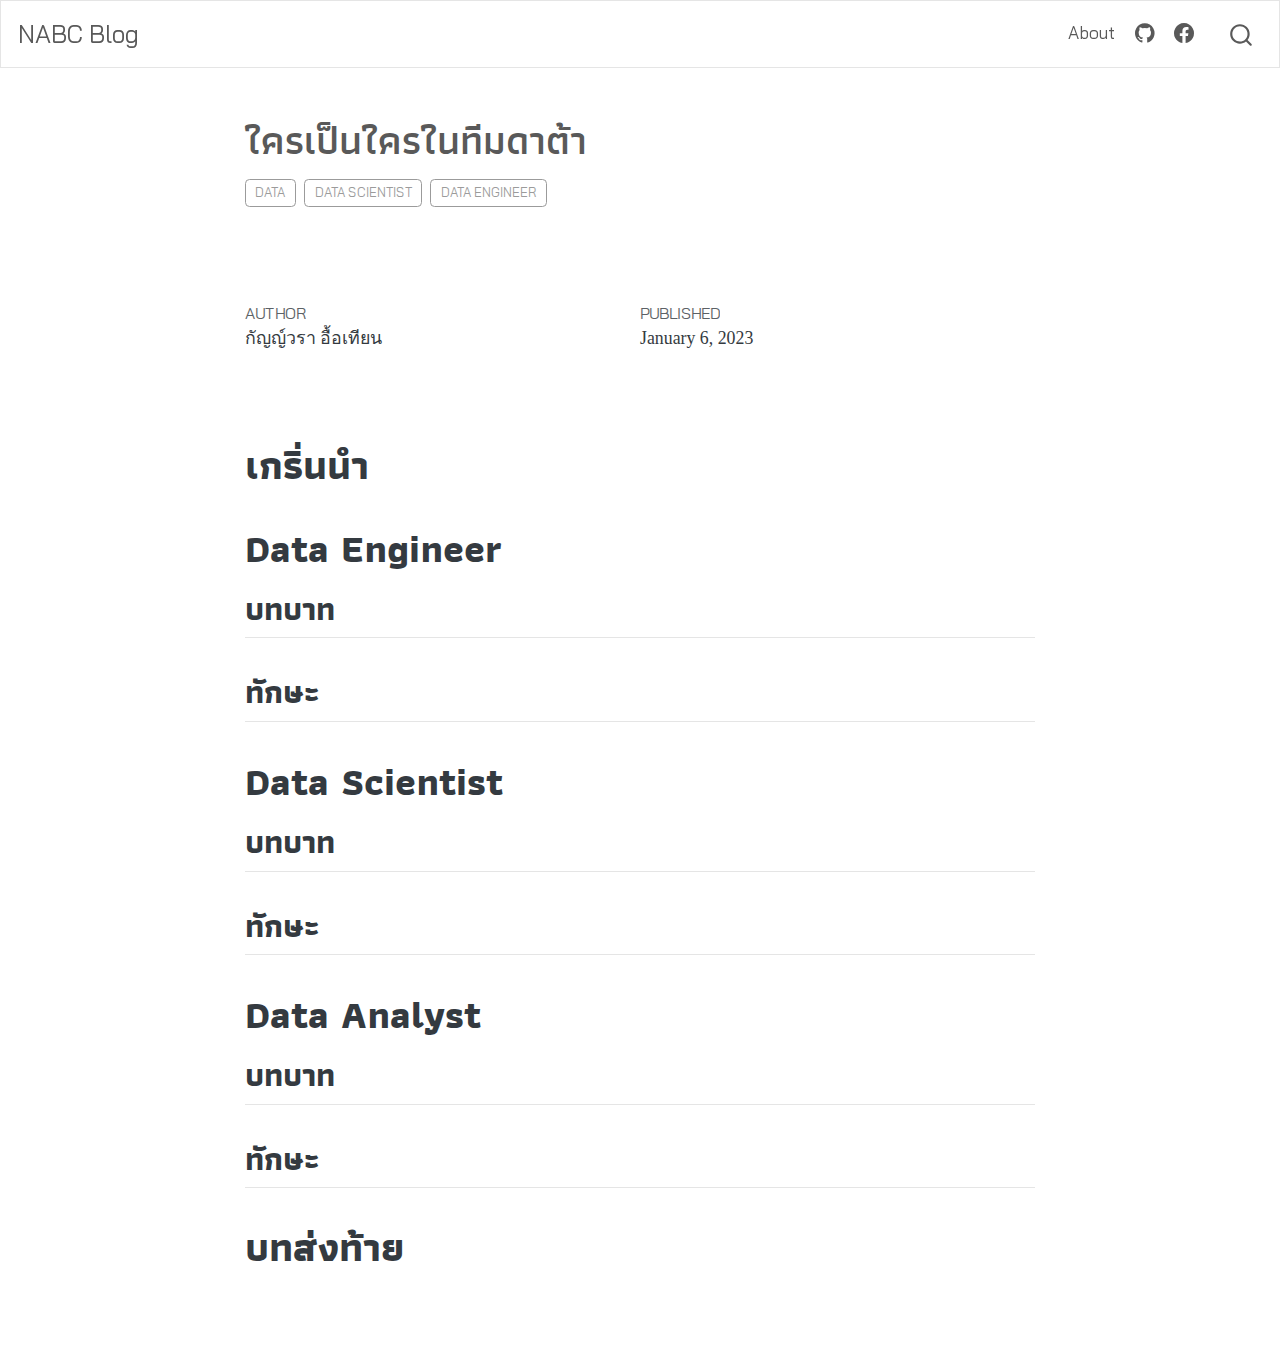
==== docs/posts/data-team/index.html @ 6abaad4a "init blog" ====
<!DOCTYPE html>
<html xmlns="http://www.w3.org/1999/xhtml" lang="en" xml:lang="en"><head>

<meta charset="utf-8">
<meta name="generator" content="quarto-1.2.253">

<meta name="viewport" content="width=device-width, initial-scale=1.0, user-scalable=yes">

<meta name="author" content="กัญญ์วรา อื้อเทียน">
<meta name="dcterms.date" content="2023-01-06">

<title>NABC Blog - ใครเป็นใครในทีมดาต้า</title>
<style>
code{white-space: pre-wrap;}
span.smallcaps{font-variant: small-caps;}
div.columns{display: flex; gap: min(4vw, 1.5em);}
div.column{flex: auto; overflow-x: auto;}
div.hanging-indent{margin-left: 1.5em; text-indent: -1.5em;}
ul.task-list{list-style: none;}
ul.task-list li input[type="checkbox"] {
  width: 0.8em;
  margin: 0 0.8em 0.2em -1.6em;
  vertical-align: middle;
}
</style>


<script src="../../site_libs/quarto-nav/quarto-nav.js"></script>
<script src="../../site_libs/quarto-nav/headroom.min.js"></script>
<script src="../../site_libs/clipboard/clipboard.min.js"></script>
<script src="../../site_libs/quarto-search/autocomplete.umd.js"></script>
<script src="../../site_libs/quarto-search/fuse.min.js"></script>
<script src="../../site_libs/quarto-search/quarto-search.js"></script>
<meta name="quarto:offset" content="../../">
<link href="../../logo.png" rel="icon" type="image/png">
<script src="../../site_libs/quarto-html/quarto.js"></script>
<script src="../../site_libs/quarto-html/popper.min.js"></script>
<script src="../../site_libs/quarto-html/tippy.umd.min.js"></script>
<script src="../../site_libs/quarto-html/anchor.min.js"></script>
<link href="../../site_libs/quarto-html/tippy.css" rel="stylesheet">
<link href="../../site_libs/quarto-html/quarto-syntax-highlighting.css" rel="stylesheet" id="quarto-text-highlighting-styles">
<script src="../../site_libs/bootstrap/bootstrap.min.js"></script>
<link href="../../site_libs/bootstrap/bootstrap-icons.css" rel="stylesheet">
<link href="../../site_libs/bootstrap/bootstrap.min.css" rel="stylesheet" id="quarto-bootstrap" data-mode="light">
<script id="quarto-search-options" type="application/json">{
  "location": "navbar",
  "copy-button": false,
  "collapse-after": 3,
  "panel-placement": "end",
  "type": "overlay",
  "limit": 20,
  "language": {
    "search-no-results-text": "No results",
    "search-matching-documents-text": "matching documents",
    "search-copy-link-title": "Copy link to search",
    "search-hide-matches-text": "Hide additional matches",
    "search-more-match-text": "more match in this document",
    "search-more-matches-text": "more matches in this document",
    "search-clear-button-title": "Clear",
    "search-detached-cancel-button-title": "Cancel",
    "search-submit-button-title": "Submit"
  }
}</script>


<link rel="stylesheet" href="../../styles.css">
</head>

<body class="nav-fixed fullcontent">

<div id="quarto-search-results"></div>
  <header id="quarto-header" class="headroom fixed-top">
    <nav class="navbar navbar-expand-lg navbar-dark ">
      <div class="navbar-container container-fluid">
      <div class="navbar-brand-container">
    <a class="navbar-brand" href="../../index.html">
    <span class="navbar-title">NABC Blog</span>
    </a>
  </div>
          <button class="navbar-toggler" type="button" data-bs-toggle="collapse" data-bs-target="#navbarCollapse" aria-controls="navbarCollapse" aria-expanded="false" aria-label="Toggle navigation" onclick="if (window.quartoToggleHeadroom) { window.quartoToggleHeadroom(); }">
  <span class="navbar-toggler-icon"></span>
</button>
          <div class="collapse navbar-collapse" id="navbarCollapse">
            <ul class="navbar-nav navbar-nav-scroll ms-auto">
  <li class="nav-item">
    <a class="nav-link" href="../../about.html">
 <span class="menu-text">About</span></a>
  </li>  
  <li class="nav-item compact">
    <a class="nav-link" href="https://github.com/nabc-oae"><i class="bi bi-github" role="img">
</i> 
 <span class="menu-text"></span></a>
  </li>  
  <li class="nav-item compact">
    <a class="nav-link" href="https://www.facebook.com/people/NABC/100067972037128"><i class="bi bi-facebook" role="img">
</i> 
 <span class="menu-text"></span></a>
  </li>  
</ul>
              <div id="quarto-search" class="" title="Search"></div>
          </div> <!-- /navcollapse -->
      </div> <!-- /container-fluid -->
    </nav>
</header>
<!-- content -->
<header id="title-block-header" class="quarto-title-block default page-columns page-full">
  <div class="quarto-title-banner page-columns page-full">
    <div class="quarto-title column-body">
      <h1 class="title">ใครเป็นใครในทีมดาต้า</h1>
                                <div class="quarto-categories">
                <div class="quarto-category">data</div>
                <div class="quarto-category">data scientist</div>
                <div class="quarto-category">data engineer</div>
              </div>
                  </div>
  </div>
    
  
  <div class="quarto-title-meta">

      <div>
      <div class="quarto-title-meta-heading">Author</div>
      <div class="quarto-title-meta-contents">
               <p>กัญญ์วรา อื้อเทียน </p>
            </div>
    </div>
      
      <div>
      <div class="quarto-title-meta-heading">Published</div>
      <div class="quarto-title-meta-contents">
        <p class="date">January 6, 2023</p>
      </div>
    </div>
    
      
    </div>
    
  
  </header><div id="quarto-content" class="quarto-container page-columns page-rows-contents page-layout-article page-navbar">
<!-- sidebar -->
<!-- margin-sidebar -->
    
<!-- main -->
<main class="content quarto-banner-title-block" id="quarto-document-content">




<section id="เกรนนำ" class="level1">
<h1>เกริ่นนำ</h1>
</section>
<section id="data-engineer" class="level1">
<h1>Data Engineer</h1>
<section id="บทบาท" class="level2">
<h2 class="anchored" data-anchor-id="บทบาท">บทบาท</h2>
</section>
<section id="ทกษะ" class="level2">
<h2 class="anchored" data-anchor-id="ทกษะ">ทักษะ</h2>
</section>
</section>
<section id="data-scientist" class="level1">
<h1>Data Scientist</h1>
<section id="บทบาท-1" class="level2">
<h2 class="anchored" data-anchor-id="บทบาท-1">บทบาท</h2>
</section>
<section id="ทกษะ-1" class="level2">
<h2 class="anchored" data-anchor-id="ทกษะ-1">ทักษะ</h2>
</section>
</section>
<section id="data-analyst" class="level1">
<h1>Data Analyst</h1>
<section id="บทบาท-2" class="level2">
<h2 class="anchored" data-anchor-id="บทบาท-2">บทบาท</h2>
</section>
<section id="ทกษะ-2" class="level2">
<h2 class="anchored" data-anchor-id="ทกษะ-2">ทักษะ</h2>
</section>
</section>
<section id="บทสงทาย" class="level1">
<h1>บทส่งท้าย</h1>


</section>

</main> <!-- /main -->
<script id="quarto-html-after-body" type="application/javascript">
window.document.addEventListener("DOMContentLoaded", function (event) {
  const toggleBodyColorMode = (bsSheetEl) => {
    const mode = bsSheetEl.getAttribute("data-mode");
    const bodyEl = window.document.querySelector("body");
    if (mode === "dark") {
      bodyEl.classList.add("quarto-dark");
      bodyEl.classList.remove("quarto-light");
    } else {
      bodyEl.classList.add("quarto-light");
      bodyEl.classList.remove("quarto-dark");
    }
  }
  const toggleBodyColorPrimary = () => {
    const bsSheetEl = window.document.querySelector("link#quarto-bootstrap");
    if (bsSheetEl) {
      toggleBodyColorMode(bsSheetEl);
    }
  }
  toggleBodyColorPrimary();  
  const icon = "";
  const anchorJS = new window.AnchorJS();
  anchorJS.options = {
    placement: 'right',
    icon: icon
  };
  anchorJS.add('.anchored');
  const clipboard = new window.ClipboardJS('.code-copy-button', {
    target: function(trigger) {
      return trigger.previousElementSibling;
    }
  });
  clipboard.on('success', function(e) {
    // button target
    const button = e.trigger;
    // don't keep focus
    button.blur();
    // flash "checked"
    button.classList.add('code-copy-button-checked');
    var currentTitle = button.getAttribute("title");
    button.setAttribute("title", "Copied!");
    let tooltip;
    if (window.bootstrap) {
      button.setAttribute("data-bs-toggle", "tooltip");
      button.setAttribute("data-bs-placement", "left");
      button.setAttribute("data-bs-title", "Copied!");
      tooltip = new bootstrap.Tooltip(button, 
        { trigger: "manual", 
          customClass: "code-copy-button-tooltip",
          offset: [0, -8]});
      tooltip.show();    
    }
    setTimeout(function() {
      if (tooltip) {
        tooltip.hide();
        button.removeAttribute("data-bs-title");
        button.removeAttribute("data-bs-toggle");
        button.removeAttribute("data-bs-placement");
      }
      button.setAttribute("title", currentTitle);
      button.classList.remove('code-copy-button-checked');
    }, 1000);
    // clear code selection
    e.clearSelection();
  });
  function tippyHover(el, contentFn) {
    const config = {
      allowHTML: true,
      content: contentFn,
      maxWidth: 500,
      delay: 100,
      arrow: false,
      appendTo: function(el) {
          return el.parentElement;
      },
      interactive: true,
      interactiveBorder: 10,
      theme: 'quarto',
      placement: 'bottom-start'
    };
    window.tippy(el, config); 
  }
  const noterefs = window.document.querySelectorAll('a[role="doc-noteref"]');
  for (var i=0; i<noterefs.length; i++) {
    const ref = noterefs[i];
    tippyHover(ref, function() {
      // use id or data attribute instead here
      let href = ref.getAttribute('data-footnote-href') || ref.getAttribute('href');
      try { href = new URL(href).hash; } catch {}
      const id = href.replace(/^#\/?/, "");
      const note = window.document.getElementById(id);
      return note.innerHTML;
    });
  }
  const findCites = (el) => {
    const parentEl = el.parentElement;
    if (parentEl) {
      const cites = parentEl.dataset.cites;
      if (cites) {
        return {
          el,
          cites: cites.split(' ')
        };
      } else {
        return findCites(el.parentElement)
      }
    } else {
      return undefined;
    }
  };
  var bibliorefs = window.document.querySelectorAll('a[role="doc-biblioref"]');
  for (var i=0; i<bibliorefs.length; i++) {
    const ref = bibliorefs[i];
    const citeInfo = findCites(ref);
    if (citeInfo) {
      tippyHover(citeInfo.el, function() {
        var popup = window.document.createElement('div');
        citeInfo.cites.forEach(function(cite) {
          var citeDiv = window.document.createElement('div');
          citeDiv.classList.add('hanging-indent');
          citeDiv.classList.add('csl-entry');
          var biblioDiv = window.document.getElementById('ref-' + cite);
          if (biblioDiv) {
            citeDiv.innerHTML = biblioDiv.innerHTML;
          }
          popup.appendChild(citeDiv);
        });
        return popup.innerHTML;
      });
    }
  }
});
</script>
</div> <!-- /content -->



</body></html>
---- docs/site_libs/quarto-html/tippy.css ----
.tippy-box[data-animation=fade][data-state=hidden]{opacity:0}[data-tippy-root]{max-width:calc(100vw - 10px)}.tippy-box{position:relative;background-color:#333;color:#fff;border-radius:4px;font-size:14px;line-height:1.4;white-space:normal;outline:0;transition-property:transform,visibility,opacity}.tippy-box[data-placement^=top]>.tippy-arrow{bottom:0}.tippy-box[data-placement^=top]>.tippy-arrow:before{bottom:-7px;left:0;border-width:8px 8px 0;border-top-color:initial;transform-origin:center top}.tippy-box[data-placement^=bottom]>.tippy-arrow{top:0}.tippy-box[data-placement^=bottom]>.tippy-arrow:before{top:-7px;left:0;border-width:0 8px 8px;border-bottom-color:initial;transform-origin:center bottom}.tippy-box[data-placement^=left]>.tippy-arrow{right:0}.tippy-box[data-placement^=left]>.tippy-arrow:before{border-width:8px 0 8px 8px;border-left-color:initial;right:-7px;transform-origin:center left}.tippy-box[data-placement^=right]>.tippy-arrow{left:0}.tippy-box[data-placement^=right]>.tippy-arrow:before{left:-7px;border-width:8px 8px 8px 0;border-right-color:initial;transform-origin:center right}.tippy-box[data-inertia][data-state=visible]{transition-timing-function:cubic-bezier(.54,1.5,.38,1.11)}.tippy-arrow{width:16px;height:16px;color:#333}.tippy-arrow:before{content:"";position:absolute;border-color:transparent;border-style:solid}.tippy-content{position:relative;padding:5px 9px;z-index:1}
---- docs/site_libs/quarto-html/quarto-syntax-highlighting.css ----
/* quarto syntax highlight colors */
:root {
  --quarto-hl-ot-color: #003B4F;
  --quarto-hl-at-color: #657422;
  --quarto-hl-ss-color: #20794D;
  --quarto-hl-an-color: #5E5E5E;
  --quarto-hl-fu-color: #4758AB;
  --quarto-hl-st-color: #20794D;
  --quarto-hl-cf-color: #003B4F;
  --quarto-hl-op-color: #5E5E5E;
  --quarto-hl-er-color: #AD0000;
  --quarto-hl-bn-color: #AD0000;
  --quarto-hl-al-color: #AD0000;
  --quarto-hl-va-color: #111111;
  --quarto-hl-bu-color: inherit;
  --quarto-hl-ex-color: inherit;
  --quarto-hl-pp-color: #AD0000;
  --quarto-hl-in-color: #5E5E5E;
  --quarto-hl-vs-color: #20794D;
  --quarto-hl-wa-color: #5E5E5E;
  --quarto-hl-do-color: #5E5E5E;
  --quarto-hl-im-color: #00769E;
  --quarto-hl-ch-color: #20794D;
  --quarto-hl-dt-color: #AD0000;
  --quarto-hl-fl-color: #AD0000;
  --quarto-hl-co-color: #5E5E5E;
  --quarto-hl-cv-color: #5E5E5E;
  --quarto-hl-cn-color: #8f5902;
  --quarto-hl-sc-color: #5E5E5E;
  --quarto-hl-dv-color: #AD0000;
  --quarto-hl-kw-color: #003B4F;
}

/* other quarto variables */
:root {
  --quarto-font-monospace: SFMono-Regular, Menlo, Monaco, Consolas, "Liberation Mono", "Courier New", monospace;
}

pre > code.sourceCode > span {
  color: #003B4F;
}

code span {
  color: #003B4F;
}

code.sourceCode > span {
  color: #003B4F;
}

div.sourceCode,
div.sourceCode pre.sourceCode {
  color: #003B4F;
}

code span.ot {
  color: #003B4F;
}

code span.at {
  color: #657422;
}

code span.ss {
  color: #20794D;
}

code span.an {
  color: #5E5E5E;
}

code span.fu {
  color: #4758AB;
}

code span.st {
  color: #20794D;
}

code span.cf {
  color: #003B4F;
}

code span.op {
  color: #5E5E5E;
}

code span.er {
  color: #AD0000;
}

code span.bn {
  color: #AD0000;
}

code span.al {
  color: #AD0000;
}

code span.va {
  color: #111111;
}

code span.pp {
  color: #AD0000;
}

code span.in {
  color: #5E5E5E;
}

code span.vs {
  color: #20794D;
}

code span.wa {
  color: #5E5E5E;
  font-style: italic;
}

code span.do {
  color: #5E5E5E;
  font-style: italic;
}

code span.im {
  color: #00769E;
}

code span.ch {
  color: #20794D;
}

code span.dt {
  color: #AD0000;
}

code span.fl {
  color: #AD0000;
}

code span.co {
  color: #5E5E5E;
}

code span.cv {
  color: #5E5E5E;
  font-style: italic;
}

code span.cn {
  color: #8f5902;
}

code span.sc {
  color: #5E5E5E;
}

code span.dv {
  color: #AD0000;
}

code span.kw {
  color: #003B4F;
}

.prevent-inlining {
  content: "</";
}

/*# sourceMappingURL=debc5d5d77c3f9108843748ff7464032.css.map */
---- docs/styles.css ----
/* css styles */
@import url('https://fonts.googleapis.com/css2?family=Athiti:wght@700&display=swap');
@import url('https://fonts.googleapis.com/css2?family=Bai+Jamjuree:wght@400&display=swap');

body{
  font-family: 'Bai Jamjuree', sans-serif;
}

h1, h2, h3, h4, h5, h6 {
  font-family: 'Athiti', sans-serif;
}
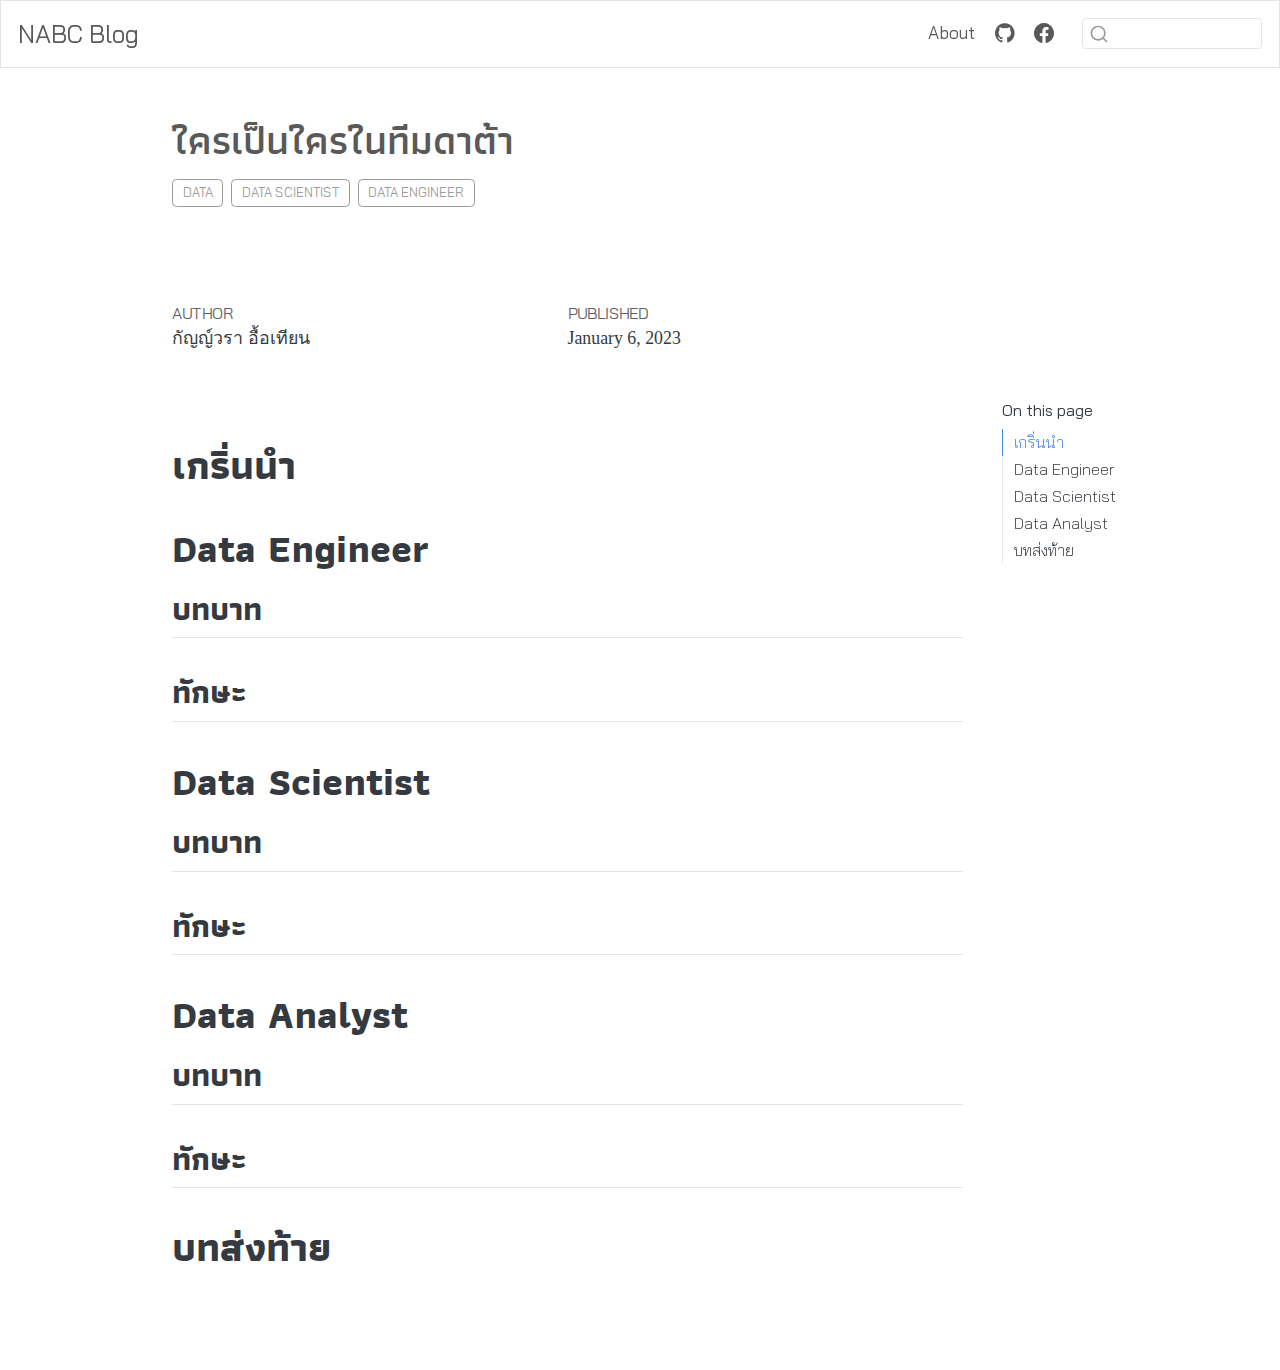
==== commit b729d3b7: "Merge pull request #2 from piyayut-ch/main" ====
--- a/docs/posts/data-team/index.html
+++ b/docs/posts/data-team/index.html
@@ -47,7 +47,7 @@
   "copy-button": false,
   "collapse-after": 3,
   "panel-placement": "end",
-  "type": "overlay",
+  "type": "textbox",
   "limit": 20,
   "language": {
     "search-no-results-text": "No results",
@@ -66,7 +66,7 @@
 <link rel="stylesheet" href="../../styles.css">
 </head>
 
-<body class="nav-fixed fullcontent">
+<body class="nav-fixed">
 
 <div id="quarto-search-results"></div>
   <header id="quarto-header" class="headroom fixed-top">
@@ -139,7 +139,31 @@
   </header><div id="quarto-content" class="quarto-container page-columns page-rows-contents page-layout-article page-navbar">
 <!-- sidebar -->
 <!-- margin-sidebar -->
-    
+    <div id="quarto-margin-sidebar" class="sidebar margin-sidebar">
+        <nav id="TOC" role="doc-toc" class="toc-active">
+    <h2 id="toc-title">On this page</h2>
+   
+  <ul>
+  <li><a href="#เกรนนำ" id="toc-เกรนนำ" class="nav-link active" data-scroll-target="#เกรนนำ">เกริ่นนำ</a></li>
+  <li><a href="#data-engineer" id="toc-data-engineer" class="nav-link" data-scroll-target="#data-engineer">Data Engineer</a>
+  <ul class="collapse">
+  <li><a href="#บทบาท" id="toc-บทบาท" class="nav-link" data-scroll-target="#บทบาท">บทบาท</a></li>
+  <li><a href="#ทกษะ" id="toc-ทกษะ" class="nav-link" data-scroll-target="#ทกษะ">ทักษะ</a></li>
+  </ul></li>
+  <li><a href="#data-scientist" id="toc-data-scientist" class="nav-link" data-scroll-target="#data-scientist">Data Scientist</a>
+  <ul class="collapse">
+  <li><a href="#บทบาท-1" id="toc-บทบาท-1" class="nav-link" data-scroll-target="#บทบาท-1">บทบาท</a></li>
+  <li><a href="#ทกษะ-1" id="toc-ทกษะ-1" class="nav-link" data-scroll-target="#ทกษะ-1">ทักษะ</a></li>
+  </ul></li>
+  <li><a href="#data-analyst" id="toc-data-analyst" class="nav-link" data-scroll-target="#data-analyst">Data Analyst</a>
+  <ul class="collapse">
+  <li><a href="#บทบาท-2" id="toc-บทบาท-2" class="nav-link" data-scroll-target="#บทบาท-2">บทบาท</a></li>
+  <li><a href="#ทกษะ-2" id="toc-ทกษะ-2" class="nav-link" data-scroll-target="#ทกษะ-2">ทักษะ</a></li>
+  </ul></li>
+  <li><a href="#บทสงทาย" id="toc-บทสงทาย" class="nav-link" data-scroll-target="#บทสงทาย">บทส่งท้าย</a></li>
+  </ul>
+</nav>
+    </div>
 <!-- main -->
 <main class="content quarto-banner-title-block" id="quarto-document-content">
 
